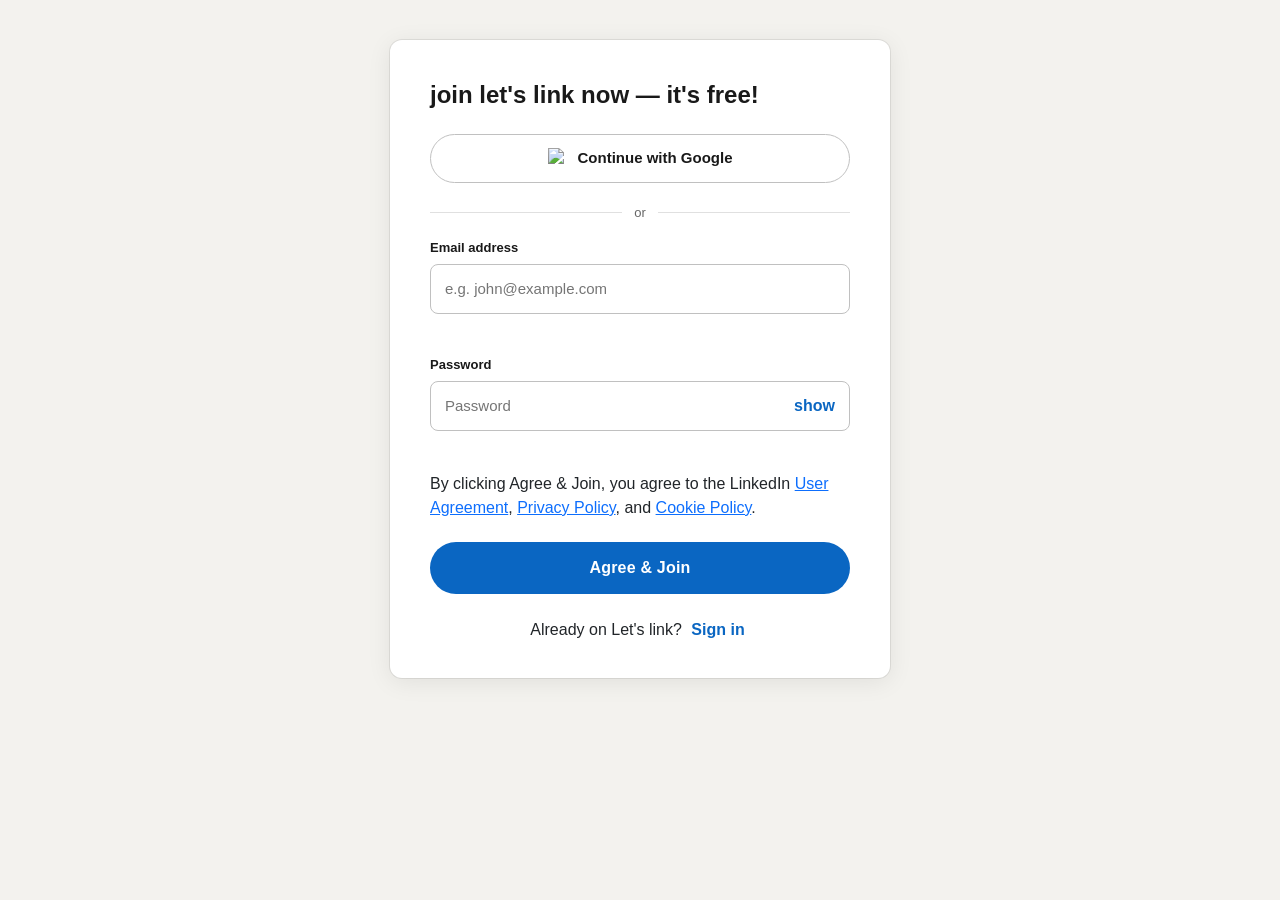
==== index.html @ c77d05c7 "first form for signup" ====
<!doctype html>
<html lang="en">
  <head>
    <meta charset="UTF-8" />
    <meta name="viewport" content="width=device-width, initial-scale=1.0" />
    <title>Document</title>
    <link rel="stylesheet" href="assets/css/bootstrap.min.css" />
    <link rel="stylesheet" href="assets/css/style.css" />
  </head>
  <body>
    <div class="main">
    <div class="signup-card">

      <div class="card active">
        <h1 class="title mb-4">join let's link now — it's free!</h1>
        
        <!-- Google Sign Up -->
        <button class="btn-google">
          <img src="https://www.svgrepo.com/show/475656/google-color.svg" alt="Google"/>
          Continue with Google
        </button>

        <div class="or-divider">or</div>

        <div class="form-item">
          <label class="form-label" for="emailInput">Email address</label>
          <input
            type="email"
            id="emailInput"
            placeholder="e.g. john@example.com"
            autocomplete="email"
          />
          <div class="field-error" id="emailError"></div>
        </div>
        <div class="form-item">
          <label class="form-label" for="passwordInput">Password</label>
          <div class="pw-container">
            <input
              type="password"
              id="passwordInput"
              placeholder="Password"
            />
            <span class="links show-pw">show</span>
          </div>
          <div class="field-error" id="passwordError"></div>
        </div>

        <p>
          By clicking Agree &amp; Join, you agree to the LinkedIn
          <a href="#">User Agreement</a>, <a href="#">Privacy Policy</a>,
          and <a href="#">Cookie Policy</a>.
        </p>
        <button class="submit-btn mb-4">Agree &amp; Join</button>


        <div class="login-link">
          Already on Let's link? <a href="#" class="links">Sign in</a>
        </div>
      </div>
    </div>
    </div>


  </body>
  <script src="js/bootstrap.bundle.min.js"></script>
  <script src="js/scripte.js"></script>
</html>
---- assets/css/style.css ----
:root {
  --li-blue: #0a66c2;
  --li-blue-dark: #004182;
  --li-blue-light: #e8f0fe;
  --li-green: #057642;
  --li-text: #191919;
  --li-muted: #666666;
  --li-border: #c0c0c0;
  --li-bg: #f3f2ee;
  --li-hover-bg: #d0e8ff;
  --li-card: #ffffff;
  --li-error: #cc1016;
  --li-error-bg: #fdf2f2;
  --radius: 8px;
  --shadow: 0 0 0 1px rgba(0, 0, 0, 0.08), 0 4px 24px rgba(0, 0, 0, 0.08);
  --transition: 0.35s cubic-bezier(0.4, 0, 0.2, 1);
}

body {
  font-family:
    "Inter",
    -apple-system,
    BlinkMacSystemFont,
    "Segoe UI",
    sans-serif;
  background: var(--li-bg);
  color: var(--li-text);
  min-height: 100vh;
}

.main {
  flex: 1;
  display: flex;
  align-items: flex-start;
  justify-content: center;
  padding: 40px 16px 80px;
}

.signup-card {
  background: var(--li-card);
  border-radius: 12px;
  box-shadow: var(--shadow);
  width: 100%;
  max-width: 500px;
  padding: 40px 40px 36px;
  position: relative;
  overflow: hidden;
}

.card {
  display: none;
  border: none;
}

.card.active {
  display: block;
}

.title {
  font-size: 24px;
  font-weight: 700;
  color: var(--li-text);
  margin-bottom: 4px;
  line-height: 1.25;
}

.btn-google {
  width: 100%;
  padding: 12px 16px;
  display: flex;
  align-items: center;
  justify-content: center;
  gap: 10px;
  font-size: 15px;
  font-weight: 600;
  font-family: inherit;
  color: var(--li-text);
  background: #fff;
  border: 1.5px solid var(--li-border);
  border-radius: 99px;
  cursor: pointer;
  transition:
    background 0.2s,
    box-shadow 0.2s;
}
.btn-google:hover {
  background: #f5f5f5;
  box-shadow: 0 2px 8px rgba(0, 0, 0, 0.1);
}
.btn-google img {
  width: 20px;
  height: 20px;
}

.or-divider {
  display: flex;
  align-items: center;
  gap: 12px;
  margin: 20px 0 16px;
  color: var(--li-muted);
  font-size: 13px;
}
.or-divider::before,
.or-divider::after {
  content: "";
  flex: 1;
  height: 1px;
  background: #e0e0e0;
}

.form-item {
  margin-bottom: 18px;
  position: relative;
}

.form-item input {
  width: 100%;
  padding: 13px 14px;
  font-size: 15px;
  font-family: inherit;
  color: var(--li-text);
  background: #fff;
  border: 1.5px solid var(--li-border);
  border-radius: var(--radius);
  outline: none;
}

.form-label {
  font-size: 13px;
  font-weight: 600;
  color: var(--li-text);
  margin-bottom: 6px;
  display: block;
}

.links {
  text-decoration: none;
  font-weight: 600;
  color: var(--li-blue);
  padding: 5px;
  border-radius: 30px;
}

.links:hover {
  text-decoration: underline;
  background-color: var(--li-hover-bg);
}

.pw-container {
  position: relative;
}

.show-pw {
  position: absolute;
  cursor: pointer;
  right: 13px;
  top: 15px;
  padding: 2px;
  line-height: 1;
}

.field-error {
  font-size: 12px;
  color: var(--li-error);
  margin-top: 5px;
  display: flex;
  align-items: center;
  gap: 4px;
  min-height: 18px;
}

.submit-btn {
  width: 100%;
  padding: 14px;
  font-size: 16px;
  font-weight: 600;
  font-family: inherit;
  color: #fff;
  background: var(--li-blue);
  border: none;
  border-radius: 99px;
  cursor: pointer;
  transition:
    background 0.2s,
    transform 0.1s,
    box-shadow 0.2s;
  letter-spacing: 0.2px;
  margin-top: 6px;
}

.submit-btn:hover{
    background: var(--li-blue-dark);
}

.login-link{
    text-align: center;
}
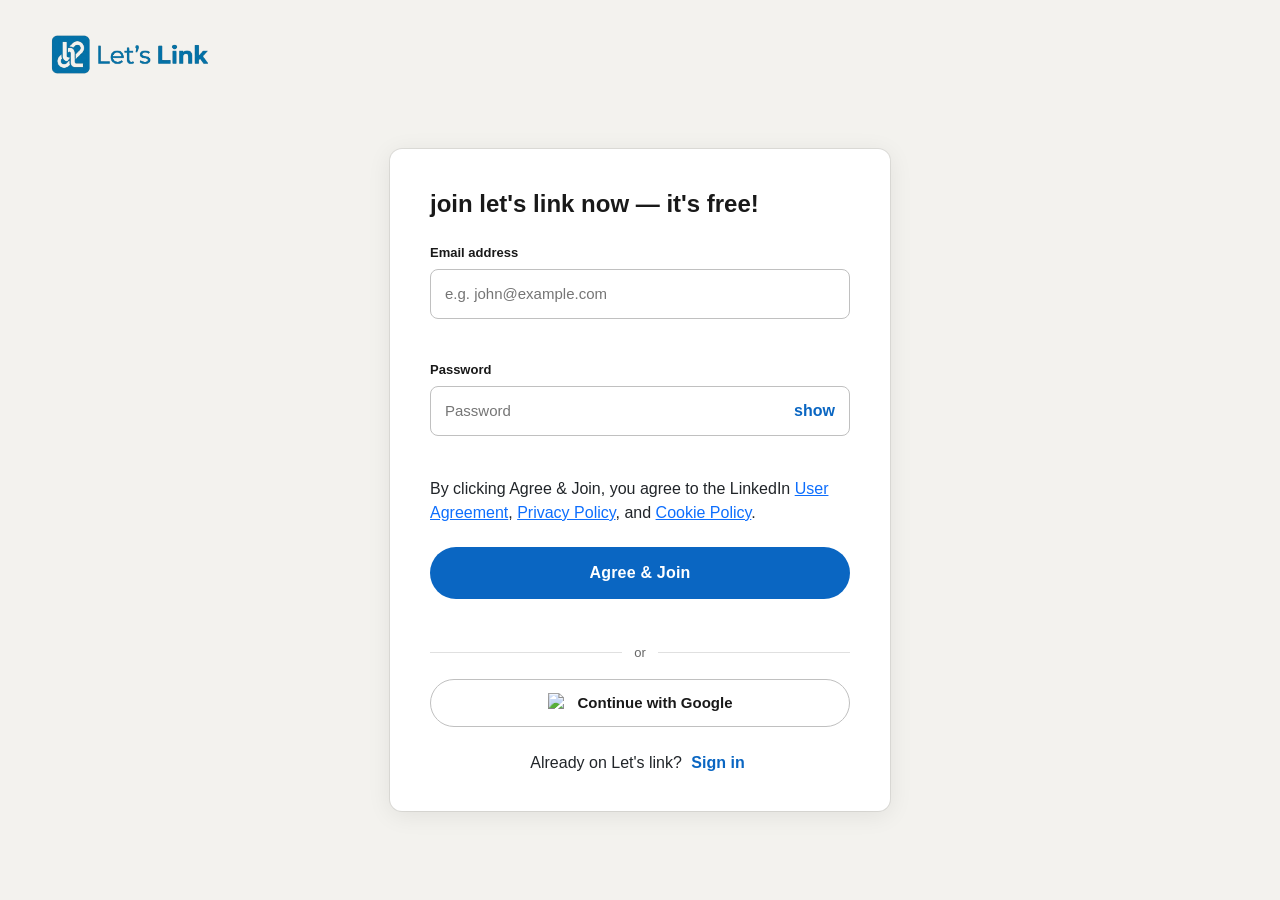
==== commit 930449d9: "finish login card and first sign up card" ====
--- a/index.html
+++ b/index.html
@@ -8,20 +8,64 @@
     <link rel="stylesheet" href="assets/css/style.css" />
   </head>
   <body>
+    <div class="logo">
+      <img src="assets/images/logowithword.png" alt="">
+    </div>
     <div class="main">
+      <div class="login-card hidden">
+        
+        <div class="card active">
+          <h1 class="title mb-4">Sign in</h1>
+          
+        <button class="btn-google mb-2">
+          <img src="https://www.svgrepo.com/show/475656/google-color.svg" alt="Google"/>
+          Continue with Google
+        </button>
+        <p>
+          By clicking  Continue, you agree to the LinkedIn
+          <a href="#">User Agreement</a>, <a href="#">Privacy Policy</a>,
+          and <a href="#">Cookie Policy</a>.
+        </p>
+
+        <div class="or-divider">or</div>
+
+        <div class="form-item">
+          <label class="form-label" for="emailInput">Email address</label>
+          <input
+            type="email"
+            id="emailInput"
+            placeholder="e.g. john@example.com"
+            autocomplete="email"
+          />
+        </div>
+        <div class="form-item">
+          <label class="form-label" for="passwordInput">Password</label>
+          <div class="pw-container">
+            <input
+              type="password"
+              id="passwordInput"
+              placeholder="Password"
+            />
+            <span class="links show-pw">show</span>
+          </div>
+        </div>
+        <a href="#" class="links forgetpassword">forget password?</a>
+        
+
+        
+        <button class="submit-btn mb-4">Sign in</button>
+
+
+        <div class="login-link">
+          Already on Let's link? <a href="#" class="links">Sign in</a>
+        </div>
+      </div>
+    </div>
     <div class="signup-card">
 
       <div class="card active">
         <h1 class="title mb-4">join let's link now — it's free!</h1>
         
-        <!-- Google Sign Up -->
-        <button class="btn-google">
-          <img src="https://www.svgrepo.com/show/475656/google-color.svg" alt="Google"/>
-          Continue with Google
-        </button>
-
-        <div class="or-divider">or</div>
-
         <div class="form-item">
           <label class="form-label" for="emailInput">Email address</label>
           <input
@@ -51,7 +95,11 @@
           and <a href="#">Cookie Policy</a>.
         </p>
         <button class="submit-btn mb-4">Agree &amp; Join</button>
-
+        <div class="or-divider">or</div>
+        <button class="btn-google mb-4">
+          <img src="https://www.svgrepo.com/show/475656/google-color.svg" alt="Google"/>
+          Continue with Google
+        </button>
 
         <div class="login-link">
           Already on Let's link? <a href="#" class="links">Sign in</a>
--- a/assets/css/style.css
+++ b/assets/css/style.css
@@ -28,6 +28,15 @@
   min-height: 100vh;
 }
 
+.hidden{
+  display: none;
+}
+
+.logo img{
+  width: 200px;
+  margin-left: 30px;
+}
+
 .main {
   flex: 1;
   display: flex;
@@ -36,7 +45,7 @@
   padding: 40px 16px 80px;
 }
 
-.signup-card {
+.login-card, .signup-card {
   background: var(--li-card);
   border-radius: 12px;
   box-shadow: var(--shadow);
@@ -45,6 +54,12 @@
   padding: 40px 40px 36px;
   position: relative;
   overflow: hidden;
+}
+
+.login-card .title{
+  font-size: 40px;
+  font-weight: 500;
+
 }
 
 .card {
@@ -167,6 +182,11 @@
   align-items: center;
   gap: 4px;
   min-height: 18px;
+}
+
+.forgetpassword{
+  position: relative;
+  top: -12px;
 }
 
 .submit-btn {
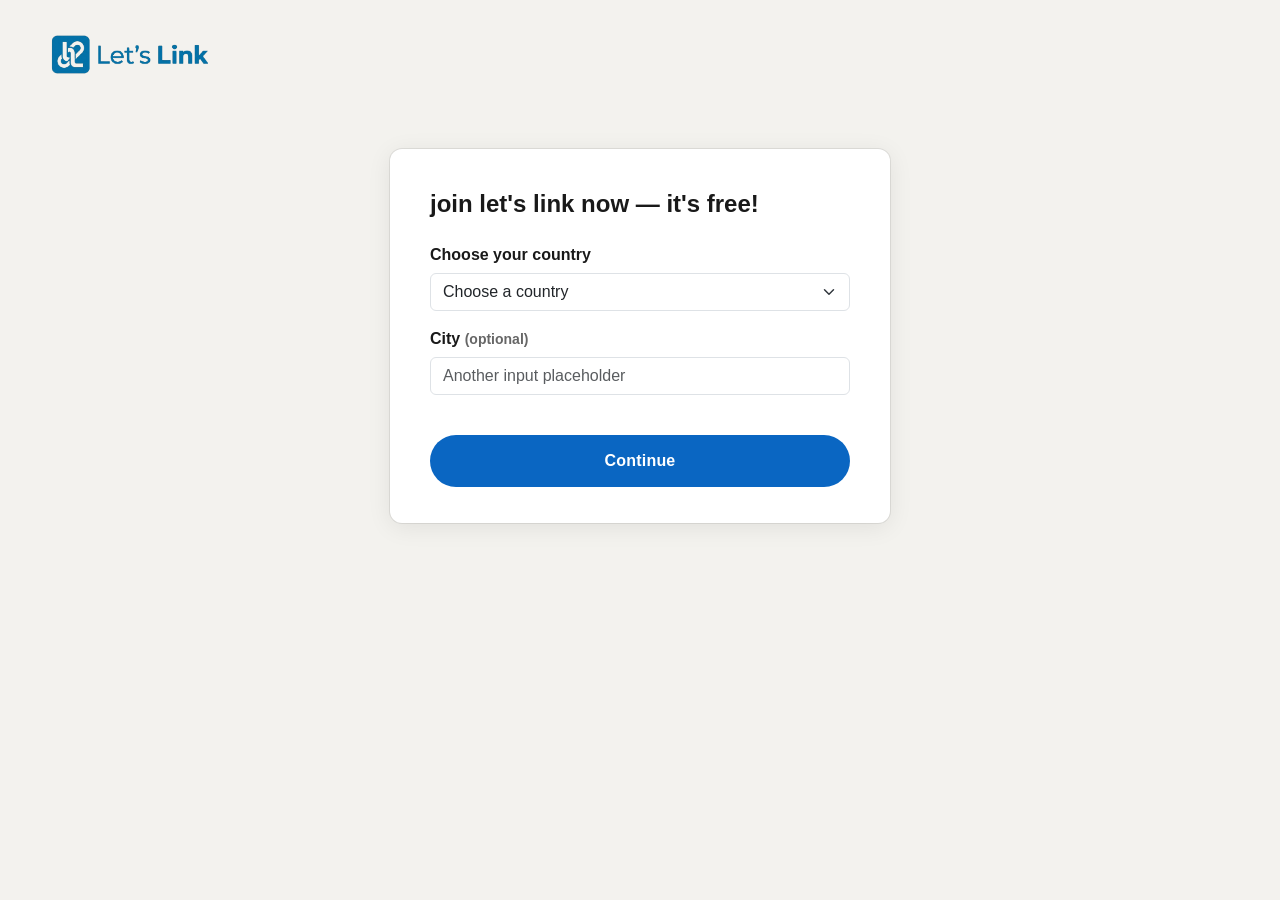
==== commit 1537ada4: "second and thered card" ====
--- a/index.html
+++ b/index.html
@@ -9,106 +9,203 @@
   </head>
   <body>
     <div class="logo">
-      <img src="assets/images/logowithword.png" alt="">
+      <img src="assets/images/logowithword.png" alt="" />
     </div>
     <div class="main">
+      <!-- start the login card -->
       <div class="login-card hidden">
-        
         <div class="card active">
           <h1 class="title mb-4">Sign in</h1>
-          
-        <button class="btn-google mb-2">
-          <img src="https://www.svgrepo.com/show/475656/google-color.svg" alt="Google"/>
-          Continue with Google
-        </button>
-        <p>
-          By clicking  Continue, you agree to the LinkedIn
-          <a href="#">User Agreement</a>, <a href="#">Privacy Policy</a>,
-          and <a href="#">Cookie Policy</a>.
-        </p>
-
-        <div class="or-divider">or</div>
-
-        <div class="form-item">
-          <label class="form-label" for="emailInput">Email address</label>
-          <input
-            type="email"
-            id="emailInput"
-            placeholder="e.g. john@example.com"
-            autocomplete="email"
-          />
-        </div>
-        <div class="form-item">
-          <label class="form-label" for="passwordInput">Password</label>
-          <div class="pw-container">
+
+          <button class="btn-google mb-2">
+            <img
+              src="https://www.svgrepo.com/show/475656/google-color.svg"
+              alt="Google"
+            />
+            Continue with Google
+          </button>
+          <p>
+            By clicking Continue, you agree to the LinkedIn
+            <a href="#">User Agreement</a>, <a href="#">Privacy Policy</a>, and
+            <a href="#">Cookie Policy</a>.
+          </p>
+
+          <div class="or-divider">or</div>
+
+          <div class="form-item">
+            <label class="form-label" for="emailInput">Email address</label>
+            <input
+              type="email"
+              placeholder="e.g. john@example.com"
+              autocomplete="email"
+            />
+          </div>
+          <div class="form-item">
+            <label class="form-label" for="passwordInput">Password</label>
+            <div class="pw-container">
+              <input
+                type="password"
+                id="passwordInput"
+                placeholder="Password"
+              />
+              <span class="links show-pw">show</span>
+            </div>
+          </div>
+          <a href="#" class="links forgetpassword">forget password?</a>
+
+          <button class="submit-btn mb-4">Sign in</button>
+
+          <div class="login-link">
+            Already on Let's link? <a href="#" class="links">Sign in</a>
+          </div>
+        </div>
+      </div>
+      <!-- end the login card -->
+
+      <!-- start the signup cards -->
+      <div class="signup-card">
+        <!-- start card one -->
+        <div class="card">
+          <h1 class="title mb-4">join let's link now — it's free!</h1>
+
+          <div class="form-floating mb-3 is-invalid">
+            <input
+              type="email"
+              class="form-control is-invalid"
+              id="floatingInput"
+              placeholder="name@example.com"
+            />
+            <label for="floatingInput">Email address</label>
+            <div class="invalid-feedback">Please enter an Email address</div>
+          </div>
+          <div class="form-floating is-invalid">
             <input
               type="password"
-              id="passwordInput"
+              class="form-control is-invalid"
+              id="floatingPassword"
               placeholder="Password"
             />
+            <label for="floatingPassword">Password</label>
             <span class="links show-pw">show</span>
-          </div>
-        </div>
-        <a href="#" class="links forgetpassword">forget password?</a>
-        
-
-        
-        <button class="submit-btn mb-4">Sign in</button>
-
-
-        <div class="login-link">
-          Already on Let's link? <a href="#" class="links">Sign in</a>
-        </div>
+            <div class="invalid-feedback">Please enter your password</div>
+          </div>
+
+          <p>
+            By clicking Agree &amp; Join, you agree to the LinkedIn
+            <a href="#">User Agreement</a>, <a href="#">Privacy Policy</a>, and
+            <a href="#">Cookie Policy</a>.
+          </p>
+          <button class="submit-btn mb-4">Agree &amp; Join</button>
+          <div class="or-divider">or</div>
+          <button class="btn-google mb-4">
+            <img
+              src="https://www.svgrepo.com/show/475656/google-color.svg"
+              alt="Google"
+            />
+            Continue with Google
+          </button>
+
+          <div class="login-link">
+            Already on Let's link? <a href="#" class="links">Sign in</a>
+          </div>
+        </div>
+        <!-- end card one  -->
+
+        <!-- start card two  -->
+        <div class="card">
+          <h1 class="title mb-4">join let's link now — it's free!</h1>
+          <div class="form-floating mb-3 is-invalid">
+            <input
+              type="text"
+              class="form-control is-invalid"
+              placeholder="name@example.com"
+            />
+            <label for="floatingInput">First Name</label>
+            <div class="invalid-feedback">Please enter your first name.</div>
+          </div>
+          <div class="form-floating is-invalid">
+            <input
+              type="password"
+              class="form-control is-invalid"
+              placeholder="text"
+            />
+            <label for="floatingPassword">Last Name</label>
+          </div>
+          <div class="invalid-feedback">Please enter your last name.</div>
+          <button class="submit-btn mt-4">Continue</button>
+        </div>
+        <!-- end card two -->
+
+        <!-- start card three -->
+        <div class="card active">
+          <h1 class="title mb-4">join let's link now — it's free!</h1>
+          <label for="country-select" class="form-label maintext"
+            >Choose your country</label
+          >
+          <select
+            class="form-select mb-3"
+            aria-label="Default select example"
+            id="country-select"
+          >
+            <option selected>Choose a country</option>
+            <option value="US">United States</option>
+            <option value="GB">United Kingdom</option>
+            <option value="CA">Canada</option>
+            <option value="AU">Australia</option>
+            <option value="DE">Germany</option>
+            <option value="FR">France</option>
+            <option value="IN">India</option>
+            <option value="BR">Brazil</option>
+            <option value="JP">Japan</option>
+            <option value="CN">China</option>
+            <option value="KR">South Korea</option>
+            <option value="NL">Netherlands</option>
+            <option value="SE">Sweden</option>
+            <option value="NO">Norway</option>
+            <option value="DK">Denmark</option>
+            <option value="FI">Finland</option>
+            <option value="ES">Spain</option>
+            <option value="IT">Italy</option>
+            <option value="MX">Mexico</option>
+            <option value="AR">Argentina</option>
+            <option value="ZA">South Africa</option>
+            <option value="NG">Nigeria</option>
+            <option value="EG">Egypt</option>
+            <option value="TR">Turkey</option>
+            <option value="RU">Russia</option>
+            <option value="PL">Poland</option>
+            <option value="PT">Portugal</option>
+            <option value="CH">Switzerland</option>
+            <option value="BE">Belgium</option>
+            <option value="AT">Austria</option>
+            <option value="NZ">New Zealand</option>
+            <option value="SG">Singapore</option>
+            <option value="MY">Malaysia</option>
+            <option value="ID">Indonesia</option>
+            <option value="PH">Philippines</option>
+            <option value="TH">Thailand</option>
+            <option value="VN">Vietnam</option>
+            <option value="PK">Pakistan</option>
+            <option value="BD">Bangladesh</option>
+            <option value="LK">Sri Lanka</option>
+          </select>
+          <div class="mb-3">
+            <label for="optional-city" class="form-label maintext"
+              >City <span class="subtext"> (optional)</span></label
+            >
+            <input
+              type="text"
+              class="form-control"
+              id="optional-city"
+              placeholder="Another input placeholder"
+            />
+          </div>
+          <button class="submit-btn mt-4">Continue</button>
+        </div>
+        <!-- end card three -->
       </div>
+      <!-- end the signup cards -->
     </div>
-    <div class="signup-card">
-
-      <div class="card active">
-        <h1 class="title mb-4">join let's link now — it's free!</h1>
-        
-        <div class="form-item">
-          <label class="form-label" for="emailInput">Email address</label>
-          <input
-            type="email"
-            id="emailInput"
-            placeholder="e.g. john@example.com"
-            autocomplete="email"
-          />
-          <div class="field-error" id="emailError"></div>
-        </div>
-        <div class="form-item">
-          <label class="form-label" for="passwordInput">Password</label>
-          <div class="pw-container">
-            <input
-              type="password"
-              id="passwordInput"
-              placeholder="Password"
-            />
-            <span class="links show-pw">show</span>
-          </div>
-          <div class="field-error" id="passwordError"></div>
-        </div>
-
-        <p>
-          By clicking Agree &amp; Join, you agree to the LinkedIn
-          <a href="#">User Agreement</a>, <a href="#">Privacy Policy</a>,
-          and <a href="#">Cookie Policy</a>.
-        </p>
-        <button class="submit-btn mb-4">Agree &amp; Join</button>
-        <div class="or-divider">or</div>
-        <button class="btn-google mb-4">
-          <img src="https://www.svgrepo.com/show/475656/google-color.svg" alt="Google"/>
-          Continue with Google
-        </button>
-
-        <div class="login-link">
-          Already on Let's link? <a href="#" class="links">Sign in</a>
-        </div>
-      </div>
-    </div>
-    </div>
-
-
   </body>
   <script src="js/bootstrap.bundle.min.js"></script>
   <script src="js/scripte.js"></script>
--- a/assets/css/style.css
+++ b/assets/css/style.css
@@ -168,20 +168,10 @@
 .show-pw {
   position: absolute;
   cursor: pointer;
-  right: 13px;
-  top: 15px;
+  right: 27px;
+  top: 19px;
   padding: 2px;
   line-height: 1;
-}
-
-.field-error {
-  font-size: 12px;
-  color: var(--li-error);
-  margin-top: 5px;
-  display: flex;
-  align-items: center;
-  gap: 4px;
-  min-height: 18px;
 }
 
 .forgetpassword{
@@ -214,4 +204,13 @@
 
 .login-link{
     text-align: center;
+}
+
+.maintext{
+  font-size: 16px;
+}
+
+.subtext{
+  font-size: 14px;
+  color: var(--li-muted);
 }
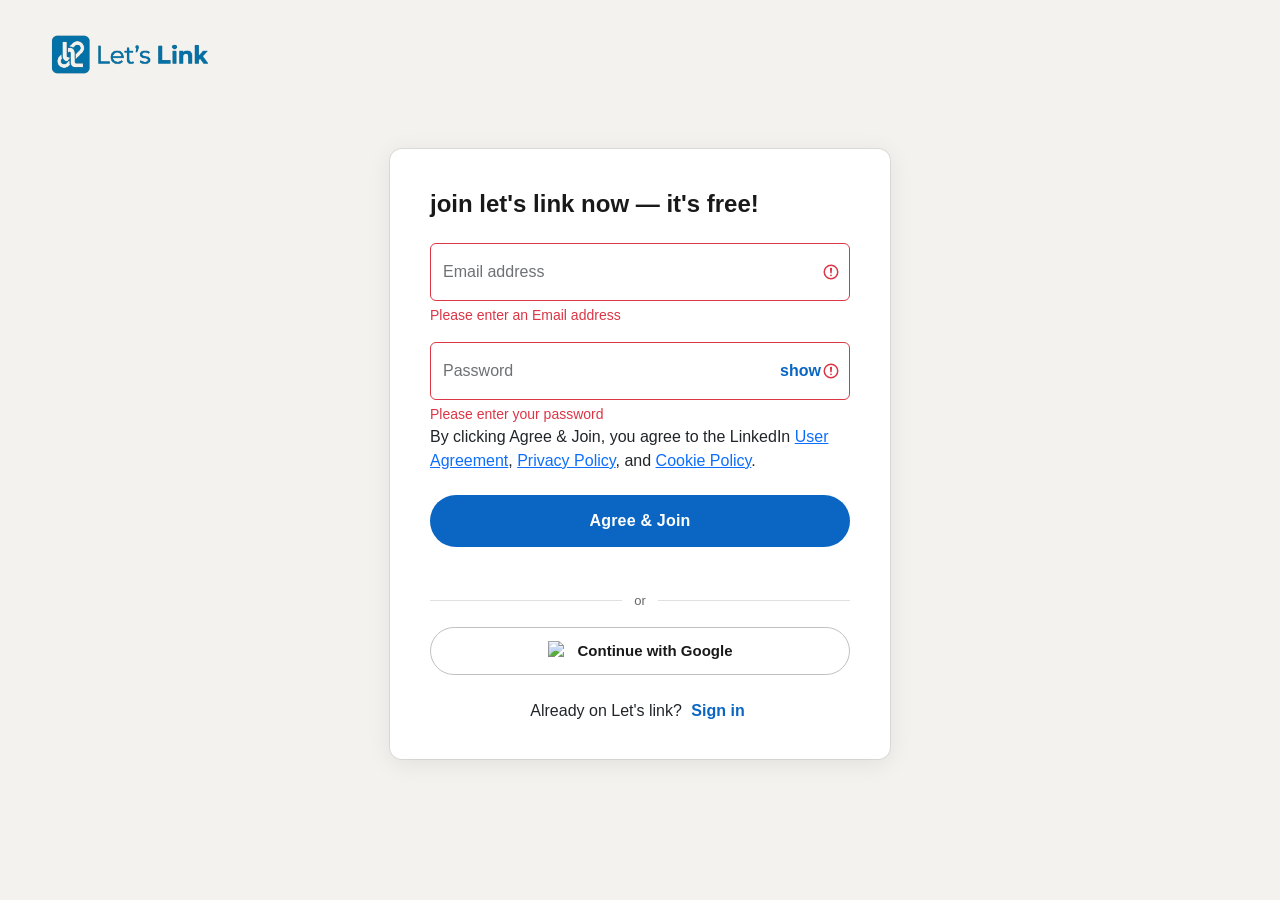
==== commit a758ac16: "start the localStorage" ====
--- a/index.html
+++ b/index.html
@@ -56,19 +56,19 @@
           <button class="submit-btn mb-4">Sign in</button>
 
           <div class="login-link">
-            Already on Let's link? <a href="#" class="links">Sign in</a>
+            New to Let's link? <a href="#" class="links">Join now</a>
           </div>
         </div>
       </div>
       <!-- end the login card -->
 
       <!-- start the signup cards -->
-      <div class="signup-card">
+      <div class="signup-card ">
         <!-- start card one -->
-        <div class="card">
+        <div class="card active">
           <h1 class="title mb-4">join let's link now — it's free!</h1>
 
-          <div class="form-floating mb-3 is-invalid">
+          <div class="form-floating mb-3">
             <input
               type="email"
               class="form-control is-invalid"
@@ -95,7 +95,7 @@
             <a href="#">User Agreement</a>, <a href="#">Privacy Policy</a>, and
             <a href="#">Cookie Policy</a>.
           </p>
-          <button class="submit-btn mb-4">Agree &amp; Join</button>
+          <button class="submit-btn mb-4" id="st-btn-signup">Agree &amp; Join</button>
           <div class="or-divider">or</div>
           <button class="btn-google mb-4">
             <img
@@ -137,13 +137,13 @@
         <!-- end card two -->
 
         <!-- start card three -->
-        <div class="card active">
+        <div class="card ">
           <h1 class="title mb-4">join let's link now — it's free!</h1>
           <label for="country-select" class="form-label maintext"
             >Choose your country</label
           >
           <select
-            class="form-select mb-3"
+            class="form-select mb-3 is-invalid"
             aria-label="Default select example"
             id="country-select"
           >
@@ -189,6 +189,7 @@
             <option value="BD">Bangladesh</option>
             <option value="LK">Sri Lanka</option>
           </select>
+          <div class="invalid-feedback">Please enter your first name.</div>
           <div class="mb-3">
             <label for="optional-city" class="form-label maintext"
               >City <span class="subtext"> (optional)</span></label
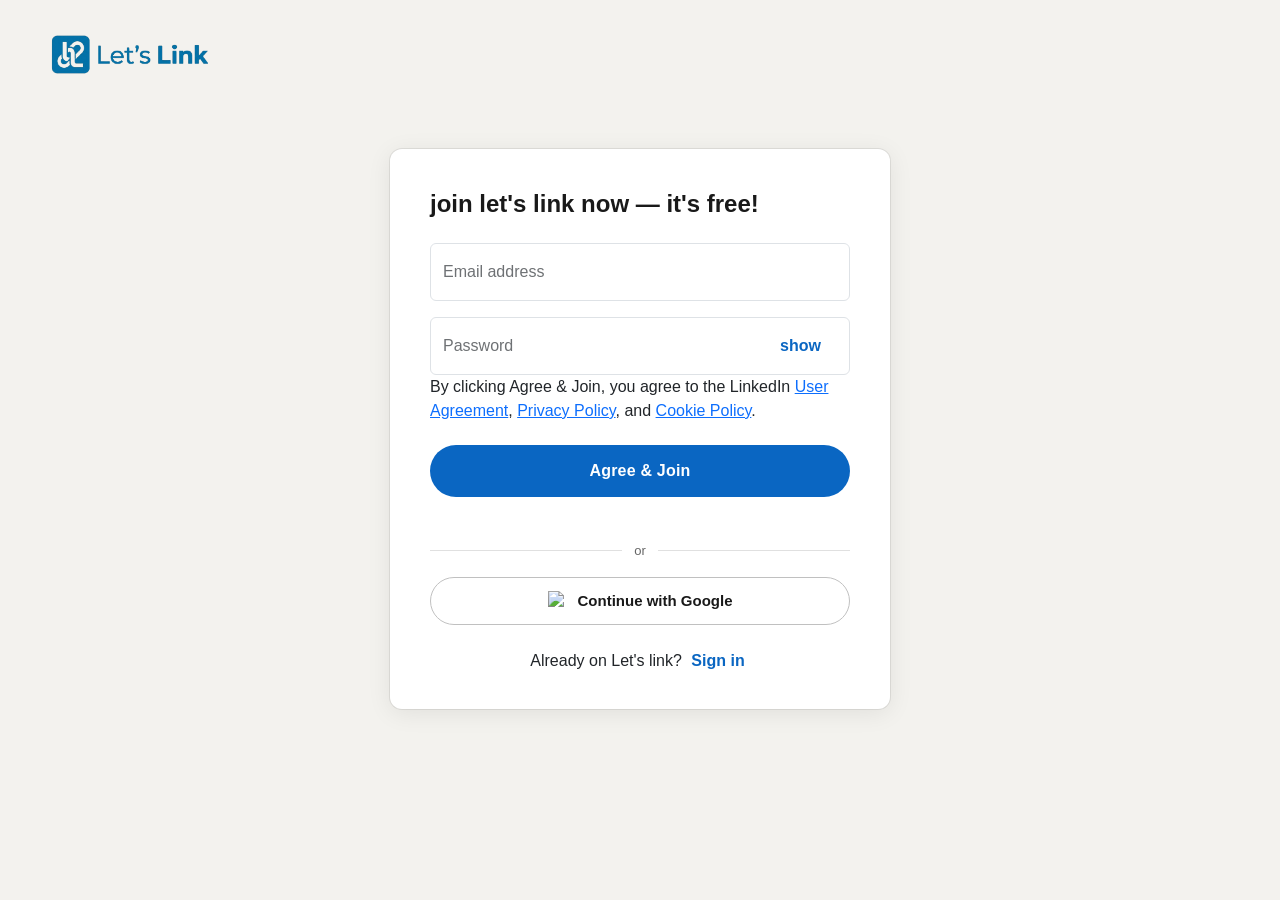
==== commit d822051b: "signup validation" ====
--- a/index.html
+++ b/index.html
@@ -13,7 +13,7 @@
     </div>
     <div class="main">
       <!-- start the login card -->
-      <div class="login-card hidden">
+      <div class="login-card hidden" id="login-card">
         <div class="card active">
           <h1 class="title mb-4">Sign in</h1>
 
@@ -35,44 +35,53 @@
           <div class="form-item">
             <label class="form-label" for="emailInput">Email address</label>
             <input
+            class="form-control"
+              id="login-email"
               type="email"
               placeholder="e.g. john@example.com"
               autocomplete="email"
             />
+            <div class="invalid-feedback">Please enter an Email address</div>
           </div>
           <div class="form-item">
             <label class="form-label" for="passwordInput">Password</label>
             <div class="pw-container">
               <input
+                class="form-control"
                 type="password"
                 id="passwordInput"
                 placeholder="Password"
               />
-              <span class="links show-pw">show</span>
+              <span class="links show-pw" onclick="loginShowPassword()"
+                >show</span
+              >
+              <div class="invalid-feedback">Please enter your password</div>
             </div>
           </div>
           <a href="#" class="links forgetpassword">forget password?</a>
 
-          <button class="submit-btn mb-4">Sign in</button>
+          <button class="submit-btn mb-4" id="login-btn">Sign in</button>
 
           <div class="login-link">
-            New to Let's link? <a href="#" class="links">Join now</a>
+            New to Let's link?
+            <a href="#" class="links" onclick="switchToSignup()">Join now</a>
           </div>
         </div>
       </div>
       <!-- end the login card -->
 
       <!-- start the signup cards -->
-      <div class="signup-card ">
+      <div class="signup-card" id="signup-card">
         <!-- start card one -->
-        <div class="card active">
+        <div class="card active" id="stCard">
           <h1 class="title mb-4">join let's link now — it's free!</h1>
 
           <div class="form-floating mb-3">
             <input
+              onkeyup="validation(this)"
               type="email"
-              class="form-control is-invalid"
-              id="floatingInput"
+              class="form-control"
+              id="user-email-signup"
               placeholder="name@example.com"
             />
             <label for="floatingInput">Email address</label>
@@ -80,13 +89,14 @@
           </div>
           <div class="form-floating is-invalid">
             <input
+              onkeyup="validation(this)"
               type="password"
-              class="form-control is-invalid"
-              id="floatingPassword"
+              class="form-control"
+              id="user-password-signup"
               placeholder="Password"
             />
             <label for="floatingPassword">Password</label>
-            <span class="links show-pw">show</span>
+            <span class="links show-pw" onclick="showPassword()">show</span>
             <div class="invalid-feedback">Please enter your password</div>
           </div>
 
@@ -95,7 +105,9 @@
             <a href="#">User Agreement</a>, <a href="#">Privacy Policy</a>, and
             <a href="#">Cookie Policy</a>.
           </p>
-          <button class="submit-btn mb-4" id="st-btn-signup">Agree &amp; Join</button>
+          <button class="submit-btn mb-4" id="st-btn-signup">
+            Agree &amp; Join
+          </button>
           <div class="or-divider">or</div>
           <button class="btn-google mb-4">
             <img
@@ -106,48 +118,53 @@
           </button>
 
           <div class="login-link">
-            Already on Let's link? <a href="#" class="links">Sign in</a>
+            Already on Let's link?
+            <a href="#" class="links" onclick="switchToSignin()">Sign in</a>
           </div>
         </div>
         <!-- end card one  -->
 
         <!-- start card two  -->
-        <div class="card">
+        <div class="card" id="ndCard">
           <h1 class="title mb-4">join let's link now — it's free!</h1>
-          <div class="form-floating mb-3 is-invalid">
-            <input
+          <div class="form-floating mb-3">
+            <input
+            id="fname-input"
+              onkeyup="validation(this)"
               type="text"
-              class="form-control is-invalid"
+              class="form-control"
               placeholder="name@example.com"
             />
             <label for="floatingInput">First Name</label>
             <div class="invalid-feedback">Please enter your first name.</div>
           </div>
-          <div class="form-floating is-invalid">
-            <input
-              type="password"
-              class="form-control is-invalid"
+          <div class="form-floating">
+            <input
+            id="lname-input"
+              onkeyup="validation(this)"
+              type="text"
+              class="form-control"
               placeholder="text"
             />
             <label for="floatingPassword">Last Name</label>
-          </div>
-          <div class="invalid-feedback">Please enter your last name.</div>
-          <button class="submit-btn mt-4">Continue</button>
+            <div class="invalid-feedback">Please enter your last name.</div>
+          </div>
+          <button class="submit-btn mt-4" id="ndSignupBtn">Continue</button>
         </div>
         <!-- end card two -->
 
         <!-- start card three -->
-        <div class="card ">
+        <div class="card" id="rdcard">
           <h1 class="title mb-4">join let's link now — it's free!</h1>
           <label for="country-select" class="form-label maintext"
             >Choose your country</label
           >
           <select
-            class="form-select mb-3 is-invalid"
+            class="form-select mb-3"
             aria-label="Default select example"
             id="country-select"
           >
-            <option selected>Choose a country</option>
+            <option selected value="">Choose a country</option>
             <option value="US">United States</option>
             <option value="GB">United Kingdom</option>
             <option value="CA">Canada</option>
@@ -189,7 +206,7 @@
             <option value="BD">Bangladesh</option>
             <option value="LK">Sri Lanka</option>
           </select>
-          <div class="invalid-feedback">Please enter your first name.</div>
+          <div class="invalid-feedback">Please choose a country.</div>
           <div class="mb-3">
             <label for="optional-city" class="form-label maintext"
               >City <span class="subtext"> (optional)</span></label
@@ -201,7 +218,7 @@
               placeholder="Another input placeholder"
             />
           </div>
-          <button class="submit-btn mt-4">Continue</button>
+          <button class="submit-btn mt-4" id="rd-signup-btn">Continue</button>
         </div>
         <!-- end card three -->
       </div>
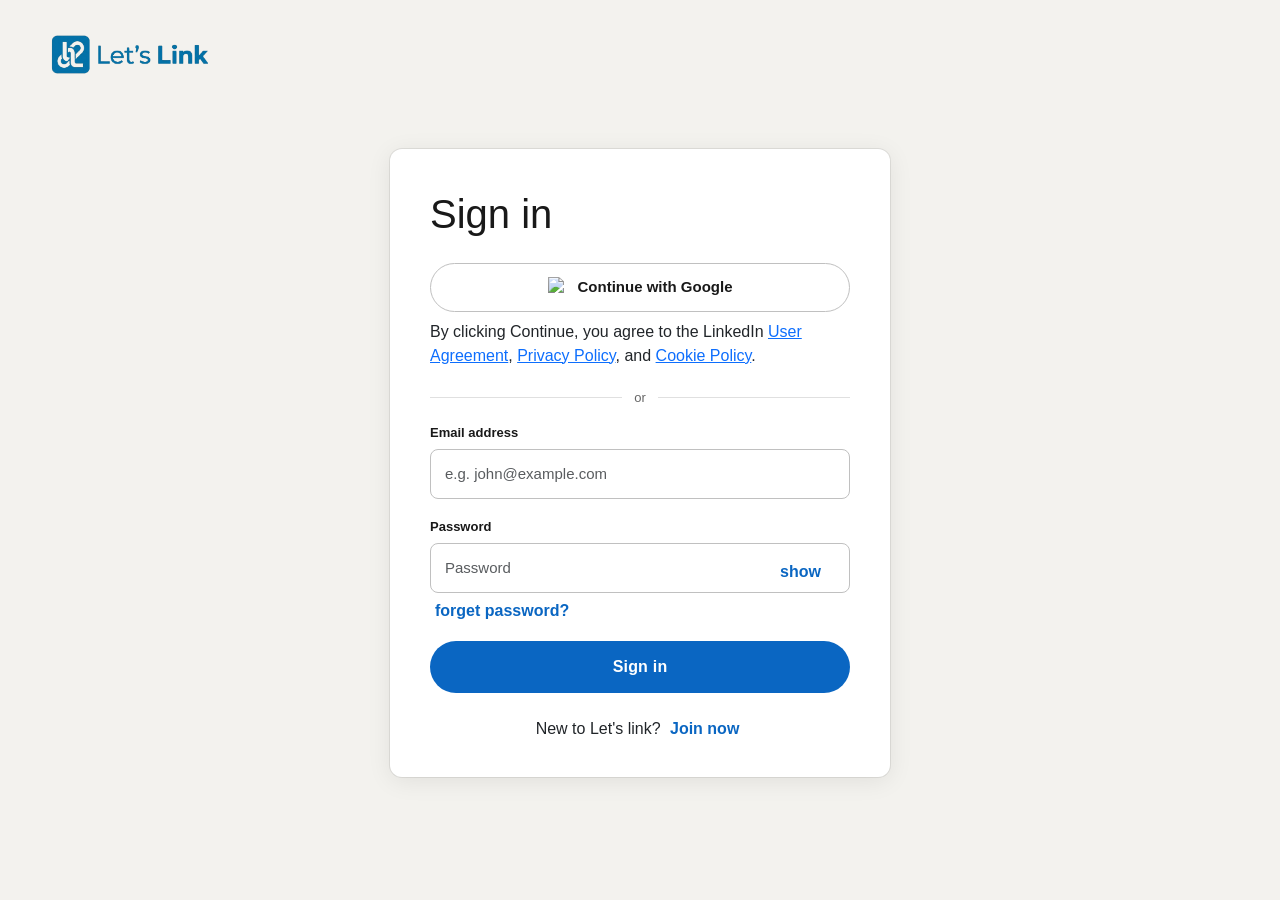
==== commit d9ba05e6: "login and signup logic feeds ui" ====
--- a/index.html
+++ b/index.html
@@ -13,7 +13,7 @@
     </div>
     <div class="main">
       <!-- start the login card -->
-      <div class="login-card hidden" id="login-card">
+      <div class="login-card" id="login-card">
         <div class="card active">
           <h1 class="title mb-4">Sign in</h1>
 
@@ -71,7 +71,7 @@
       <!-- end the login card -->
 
       <!-- start the signup cards -->
-      <div class="signup-card" id="signup-card">
+      <div class="signup-card hidden" id="signup-card">
         <!-- start card one -->
         <div class="card active" id="stCard">
           <h1 class="title mb-4">join let's link now — it's free!</h1>
